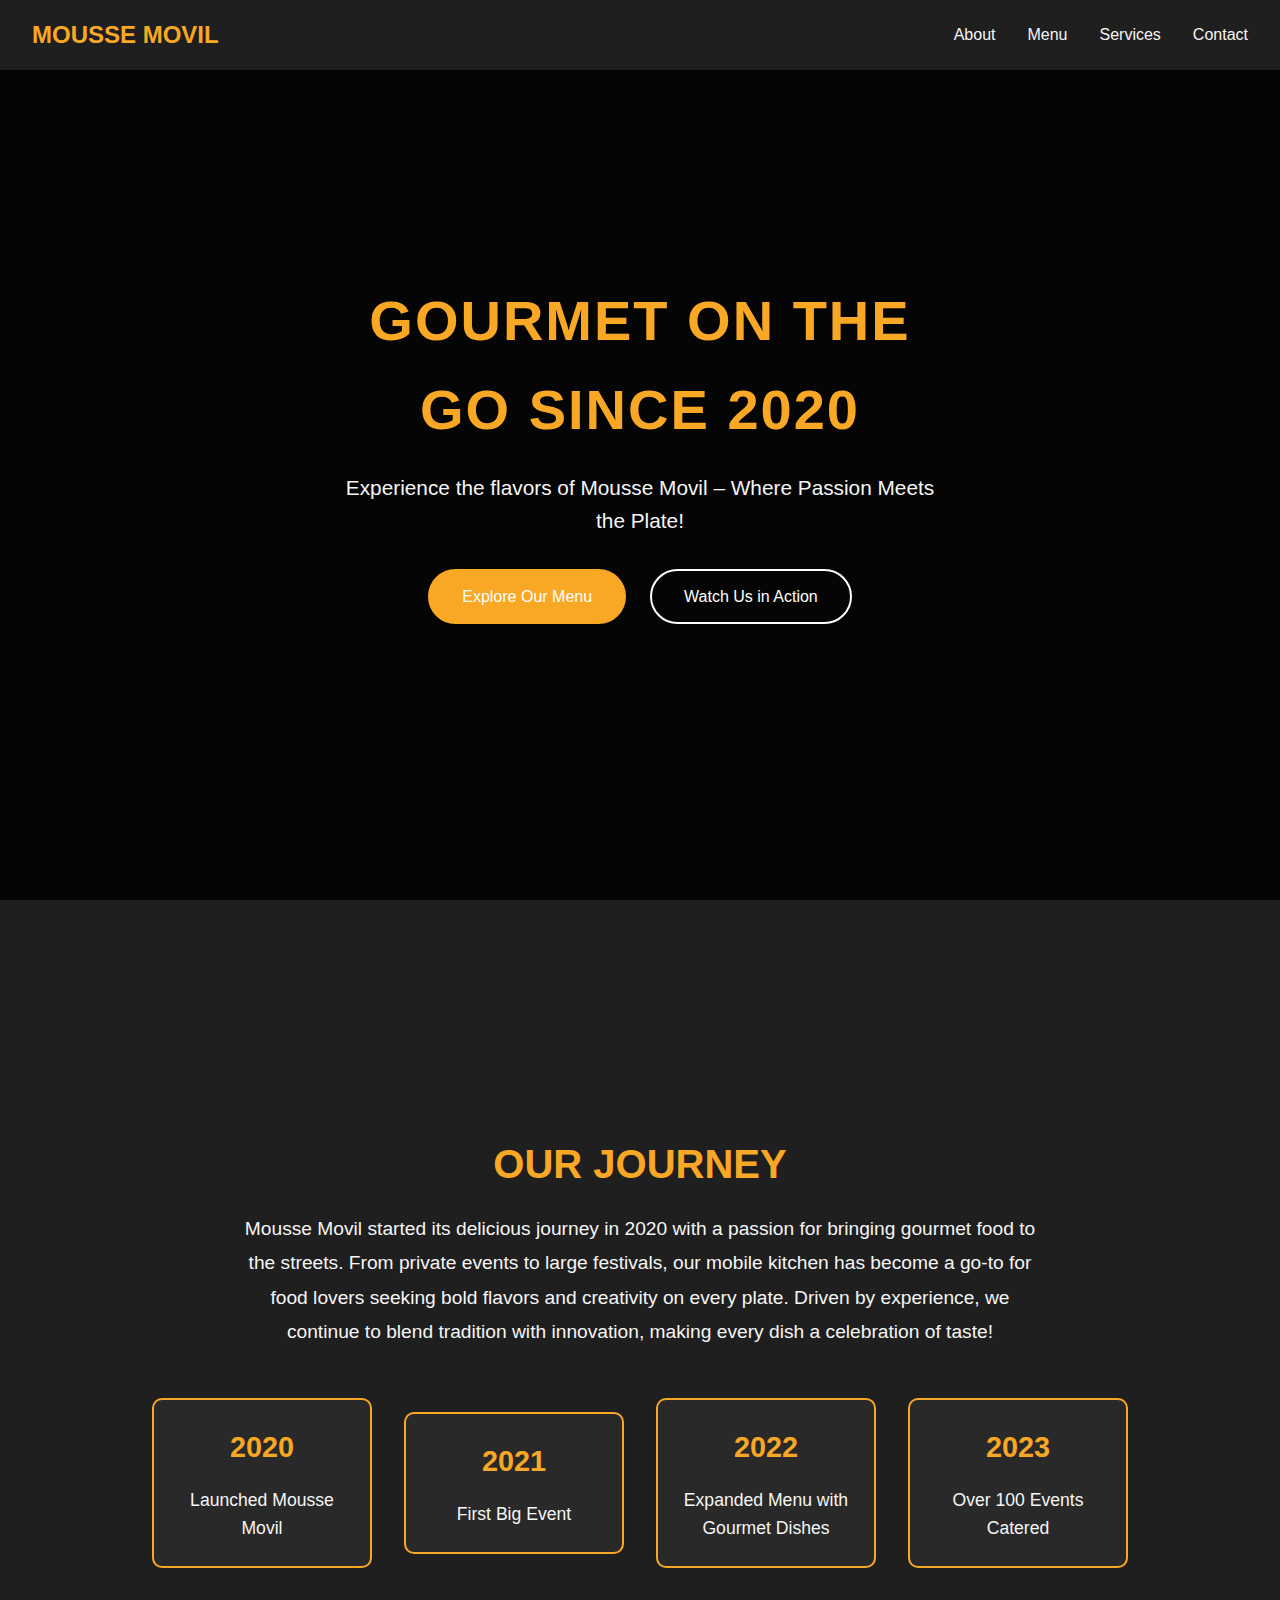
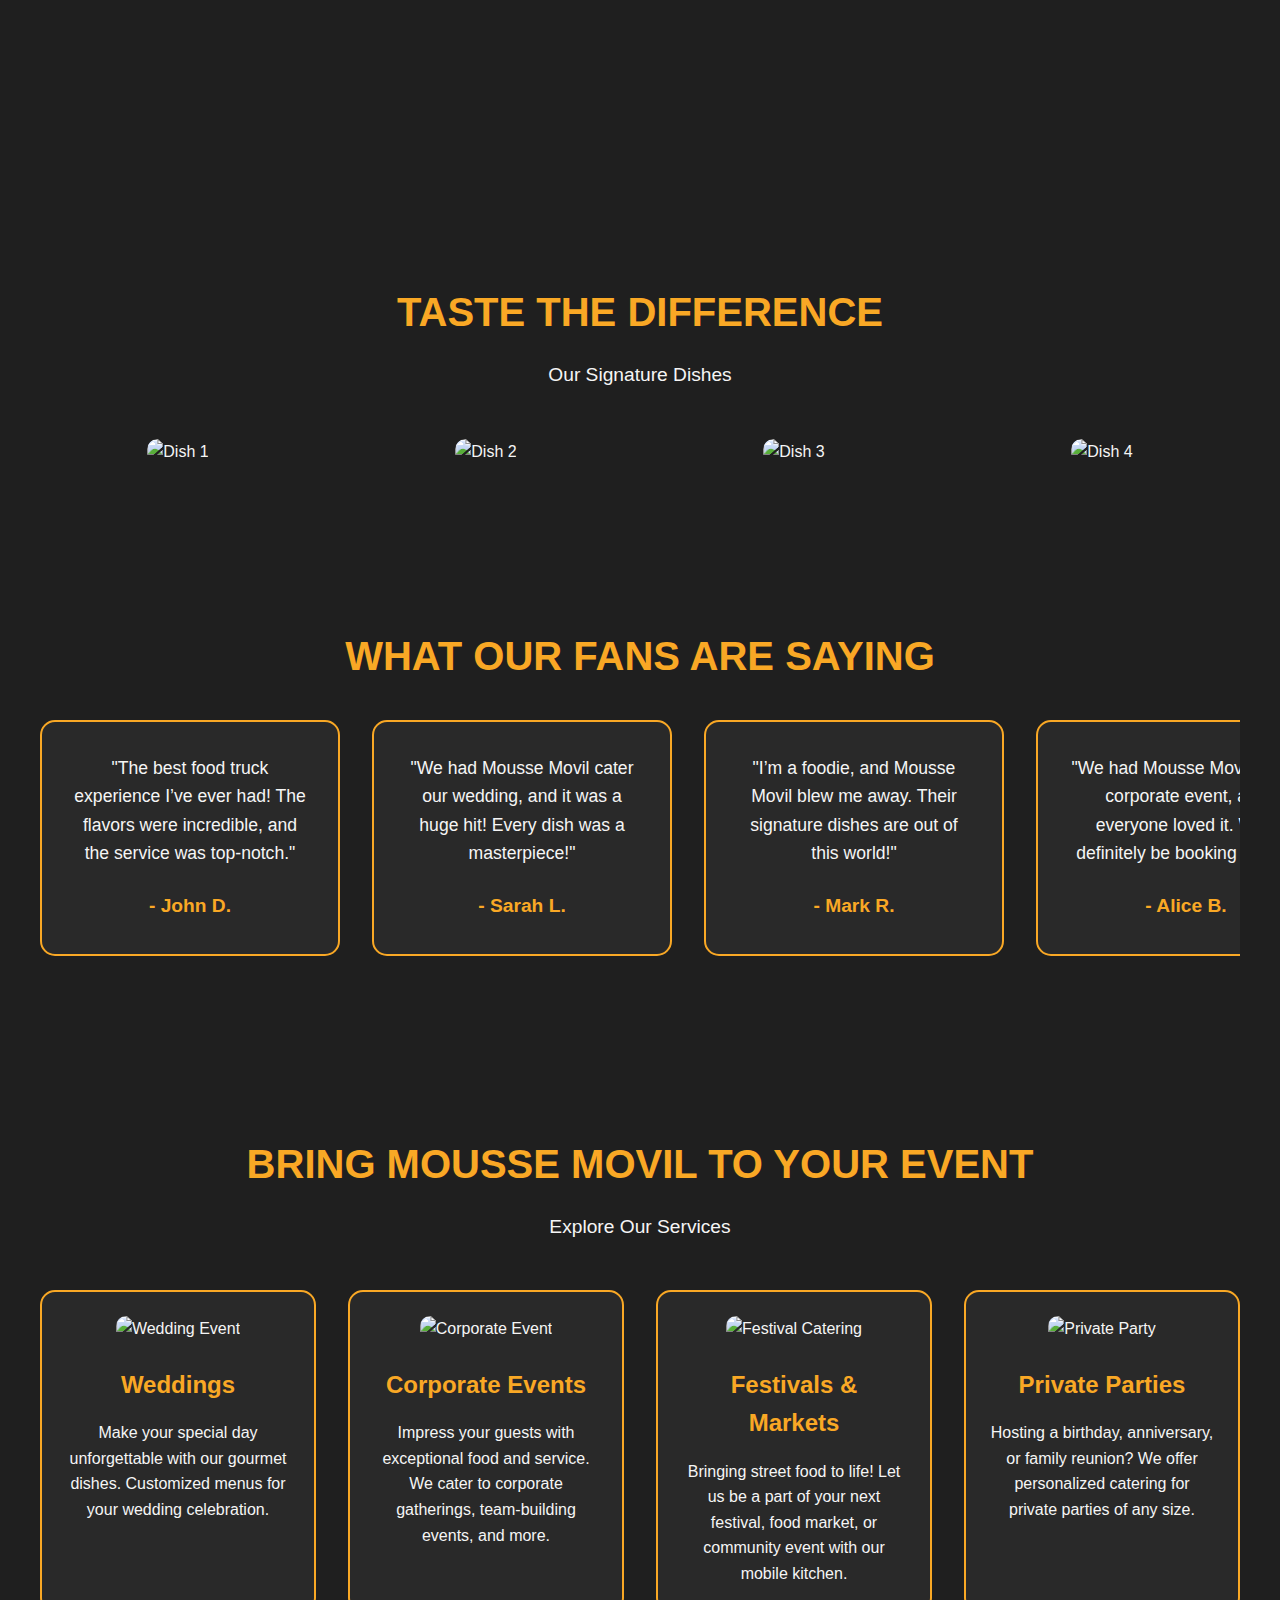
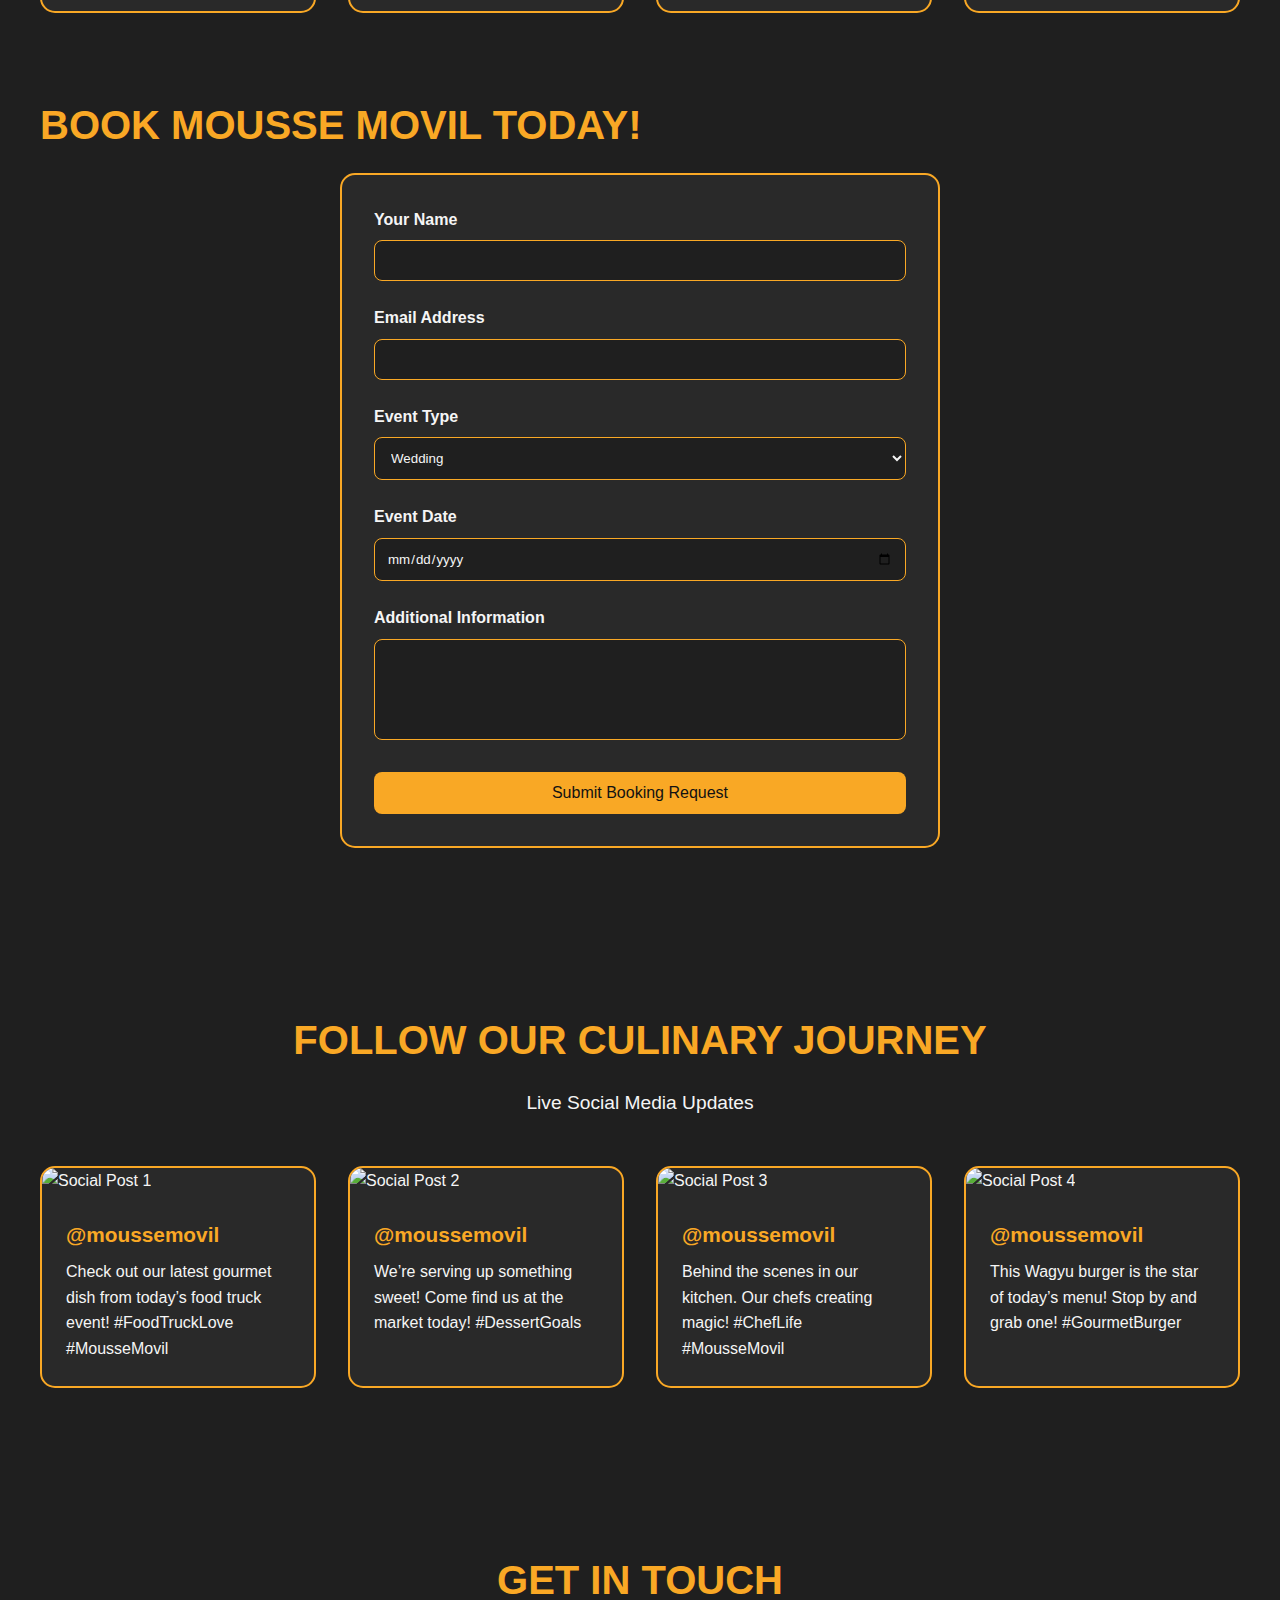
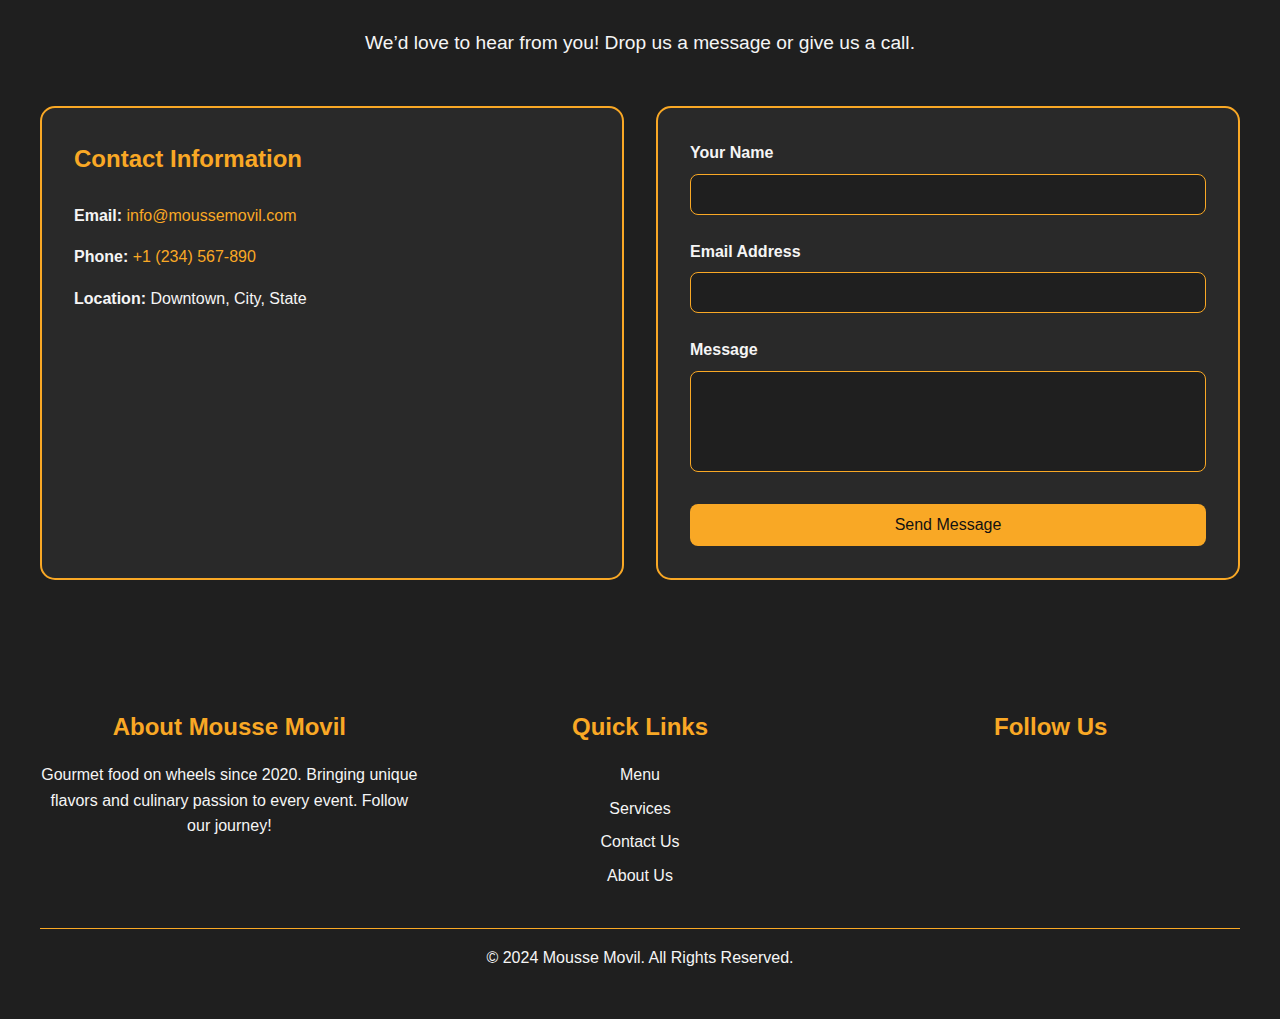
==== index.html @ ff5e2aee "Initial commit" ====
<!DOCTYPE html>
<html lang="en">

<head>
  <meta charset="UTF-8">
  <meta name="viewport" content="width=device-width, initial-scale=1.0">
  <title>Mousse Movil</title>
  <link rel="stylesheet" href="style.css">
</head>

<body>
  <!-- Navigation Bar -->
  <nav class="navbar">
    <div class="logo">Mousse Movil</div>
    <ul class="nav-links">
      <li><a href="#about">About</a></li>
      <li><a href="#menu">Menu</a></li>
      <li><a href="#services">Services</a></li>
      <li><a href="#contact">Contact</a></li>
    </ul>
    <div class="hamburger">
      <span class="bar"></span>
      <span class="bar"></span>
      <span class="bar"></span>
    </div>
  </nav>

  <!-- Hero Section -->
  <header class="hero-section">
    <div class="overlay"></div>
    <div class="content">
      <h1 class="main-title">Gourmet on the Go Since 2020</h1>
      <p class="sub-title">Experience the flavors of Mousse Movil – Where Passion Meets the Plate!</p>
      <div class="cta-buttons">
        <a href="#menu" class="btn primary-btn">Explore Our Menu</a>
        <a href="#video" class="btn secondary-btn">Watch Us in Action</a>
      </div>
    </div>
  </header>

  <!-- About Section -->
  <section id="about" class="about-section">
    <div class="container">
      <div class="about-content">
        <h2 class="section-title">Our Journey</h2>
        <p class="about-description">
          Mousse Movil started its delicious journey in 2020 with a passion for bringing gourmet food to the streets.
          From private events to large festivals, our mobile kitchen has become a go-to for food lovers seeking bold
          flavors and creativity on every plate. Driven by experience, we continue to blend tradition with innovation,
          making every dish a celebration of taste!
        </p>
        <div class="milestone-container">
          <div class="milestone">
            <h3>2020</h3>
            <p>Launched Mousse Movil</p>
          </div>
          <div class="milestone">
            <h3>2021</h3>
            <p>First Big Event</p>
          </div>
          <div class="milestone">
            <h3>2022</h3>
            <p>Expanded Menu with Gourmet Dishes</p>
          </div>
          <div class="milestone">
            <h3>2023</h3>
            <p>Over 100 Events Catered</p>
          </div>
        </div>
      </div>
    </div>
  </section>

  <!-- Signature Dishes Section -->
  <section id="menu" class="dishes-section">
    <div class="container">
      <h2 class="section-title">Taste the Difference</h2>
      <p class="section-subtitle">Our Signature Dishes</p>

      <div class="dishes-grid">
        <!-- Dish 1 -->
        <div class="dish-card">
          <img src="https://source.unsplash.com/800x800/?dessert" alt="Dish 1" class="dish-image">
          <div class="dish-overlay">
            <h3 class="dish-title">Decadent Chocolate Mousse</h3>
            <p class="dish-description">A rich, velvety mousse with a hint of espresso and dark chocolate.</p>
          </div>
        </div>

        <!-- Dish 2 -->
        <div class="dish-card">
          <img src="https://source.unsplash.com/800x800/?pasta" alt="Dish 2" class="dish-image">
          <div class="dish-overlay">
            <h3 class="dish-title">Creamy Truffle Pasta</h3>
            <p class="dish-description">Homemade pasta tossed in a creamy truffle sauce with Parmesan.</p>
          </div>
        </div>

        <!-- Dish 3 -->
        <div class="dish-card">
          <img src="https://source.unsplash.com/800x800/?burger" alt="Dish 3" class="dish-image">
          <div class="dish-overlay">
            <h3 class="dish-title">Signature Wagyu Burger</h3>
            <p class="dish-description">A gourmet burger made with premium Wagyu beef and artisan buns.</p>
          </div>
        </div>

        <!-- Dish 4 -->
        <div class="dish-card">
          <img src="https://source.unsplash.com/800x800/?taco" alt="Dish 4" class="dish-image">
          <div class="dish-overlay">
            <h3 class="dish-title">Spicy Shrimp Tacos</h3>
            <p class="dish-description">Succulent shrimp in spicy seasoning, topped with fresh avocado salsa.</p>
          </div>
        </div>
      </div>
    </div>
  </section>

  <!-- Reviews and Testimonials Section -->
  <section id="reviews" class="reviews-section">
    <div class="container">
      <h2 class="section-title">What Our Fans Are Saying</h2>

      <div class="carousel">
        <!-- Testimonial 1 -->
        <div class="testimonial-card">
          <p class="testimonial-text">"The best food truck experience I’ve ever had! The flavors were incredible, and
            the service was top-notch."</p>
          <h3 class="testimonial-author">- John D.</h3>
        </div>

        <!-- Testimonial 2 -->
        <div class="testimonial-card">
          <p class="testimonial-text">"We had Mousse Movil cater our wedding, and it was a huge hit! Every dish was a
            masterpiece!"</p>
          <h3 class="testimonial-author">- Sarah L.</h3>
        </div>

        <!-- Testimonial 3 -->
        <div class="testimonial-card">
          <p class="testimonial-text">"I’m a foodie, and Mousse Movil blew me away. Their signature dishes are out of
            this world!"</p>
          <h3 class="testimonial-author">- Mark R.</h3>
        </div>

        <!-- Testimonial 4 -->
        <div class="testimonial-card">
          <p class="testimonial-text">"We had Mousse Movil at our corporate event, and everyone loved it. We’ll
            definitely be booking again!"</p>
          <h3 class="testimonial-author">- Alice B.</h3>
        </div>
      </div>
    </div>
  </section>

  <!-- Services and Booking Section -->
  <section id="services" class="services-section">
    <div class="container">
      <h2 class="section-title">Bring Mousse Movil to Your Event</h2>
      <p class="section-subtitle">Explore Our Services</p>

      <!-- Services Offered -->
      <div class="services-grid">
        <div class="service-card">
          <img src="https://source.unsplash.com/800x600/?wedding" alt="Wedding Event" class="service-icon">
          <h3>Weddings</h3>
          <p>Make your special day unforgettable with our gourmet dishes. Customized menus for your wedding celebration.
          </p>
        </div>

        <div class="service-card">
          <img src="https://source.unsplash.com/800x600/?corporate-event" alt="Corporate Event" class="service-icon">
          <h3>Corporate Events</h3>
          <p>Impress your guests with exceptional food and service. We cater to corporate gatherings, team-building
            events, and more.</p>
        </div>

        <div class="service-card">
          <img src="https://source.unsplash.com/800x600/?festival" alt="Festival Catering" class="service-icon">
          <h3>Festivals & Markets</h3>
          <p>Bringing street food to life! Let us be a part of your next festival, food market, or community event with
            our mobile kitchen.</p>
        </div>

        <div class="service-card">
          <img src="https://source.unsplash.com/800x600/?private-party" alt="Private Party" class="service-icon">
          <h3>Private Parties</h3>
          <p>Hosting a birthday, anniversary, or family reunion? We offer personalized catering for private parties of
            any size.</p>
        </div>
      </div>

      <!-- Booking Form -->
      <div class="booking-form-container">
        <h2 class="section-title">Book Mousse Movil Today!</h2>
        <form class="booking-form" action="#" method="post">
          <div class="form-group">
            <label for="name">Your Name</label>
            <input type="text" id="name" name="name" required>
          </div>

          <div class="form-group">
            <label for="email">Email Address</label>
            <input type="email" id="email" name="email" required>
          </div>

          <div class="form-group">
            <label for="event-type">Event Type</label>
            <select id="event-type" name="event-type" required>
              <option value="wedding">Wedding</option>
              <option value="corporate">Corporate Event</option>
              <option value="festival">Festival</option>
              <option value="private-party">Private Party</option>
            </select>
          </div>

          <div class="form-group">
            <label for="date">Event Date</label>
            <input type="date" id="date" name="date" required>
          </div>

          <div class="form-group">
            <label for="message">Additional Information</label>
            <textarea id="message" name="message" rows="5"></textarea>
          </div>

          <button type="submit" class="submit-btn">Submit Booking Request</button>
        </form>
      </div>
    </div>
  </section>

  <!-- Social Media Feed Section -->
  <section id="social" class="social-section">
    <div class="container">
      <h2 class="section-title">Follow Our Culinary Journey</h2>
      <p class="section-subtitle">Live Social Media Updates</p>

      <!-- Social Media Feed Grid -->
      <div class="social-feed-grid">
        <!-- Social Media Post 1 -->
        <div class="social-card">
          <img src="https://source.unsplash.com/800x600/?food" alt="Social Post 1" class="social-image">
          <div class="social-info">
            <h3>@moussemovil</h3>
            <p>Check out our latest gourmet dish from today’s food truck event! #FoodTruckLove #MousseMovil</p>
          </div>
        </div>

        <!-- Social Media Post 2 -->
        <div class="social-card">
          <img src="https://source.unsplash.com/800x600/?dessert" alt="Social Post 2" class="social-image">
          <div class="social-info">
            <h3>@moussemovil</h3>
            <p>We’re serving up something sweet! Come find us at the market today! #DessertGoals</p>
          </div>
        </div>

        <!-- Social Media Post 3 -->
        <div class="social-card">
          <img src="https://source.unsplash.com/800x600/?chef" alt="Social Post 3" class="social-image">
          <div class="social-info">
            <h3>@moussemovil</h3>
            <p>Behind the scenes in our kitchen. Our chefs creating magic! #ChefLife #MousseMovil</p>
          </div>
        </div>

        <!-- Social Media Post 4 -->
        <div class="social-card">
          <img src="https://source.unsplash.com/800x600/?burger" alt="Social Post 4" class="social-image">
          <div class="social-info">
            <h3>@moussemovil</h3>
            <p>This Wagyu burger is the star of today’s menu! Stop by and grab one! #GourmetBurger</p>
          </div>
        </div>
      </div>
    </div>
  </section>

  <!-- Contact Us Section -->
  <section id="contact" class="contact-section">
    <div class="container">
      <h2 class="section-title">Get in Touch</h2>
      <p class="section-subtitle">We’d love to hear from you! Drop us a message or give us a call.</p>

      <div class="contact-grid">
        <!-- Contact Information -->
        <div class="contact-info">
          <h3>Contact Information</h3>
          <p><strong>Email:</strong> <a href="mailto:info@moussemovil.com">info@moussemovil.com</a></p>
          <p><strong>Phone:</strong> <a href="tel:+1234567890">+1 (234) 567-890</a></p>
          <p><strong>Location:</strong> Downtown, City, State</p>
        </div>

        <!-- Contact Form -->
        <div class="contact-form-container">
          <form class="contact-form" action="#" method="post">
            <div class="form-group">
              <label for="name">Your Name</label>
              <input type="text" id="name" name="name" required>
            </div>

            <div class="form-group">
              <label for="email">Email Address</label>
              <input type="email" id="email" name="email" required>
            </div>

            <div class="form-group">
              <label for="message">Message</label>
              <textarea id="message" name="message" rows="5" required></textarea>
            </div>

            <button type="submit" class="submit-btn">Send Message</button>
          </form>
        </div>
      </div>
    </div>
  </section>

  <!-- Footer Section -->
  <footer class="footer-section">
    <div class="container">
      <div class="footer-grid">
        <!-- About Us -->
        <div class="footer-about">
          <h3>About Mousse Movil</h3>
          <p>Gourmet food on wheels since 2020. Bringing unique flavors and culinary passion to every event. Follow our
            journey!</p>
        </div>

        <!-- Quick Links -->
        <div class="footer-links">
          <h3>Quick Links</h3>
          <ul>
            <li><a href="#menu">Menu</a></li>
            <li><a href="#services">Services</a></li>
            <li><a href="#contact">Contact Us</a></li>
            <li><a href="#about">About Us</a></li>
          </ul>
        </div>

        <!-- Social Media -->
        <div class="footer-social">
          <h3>Follow Us</h3>
          <div class="social-icons">
            <a href="https://instagram.com" target="_blank" aria-label="Instagram"><i class="fab fa-instagram"></i></a>
            <a href="https://facebook.com" target="_blank" aria-label="Facebook"><i class="fab fa-facebook"></i></a>
            <a href="https://twitter.com" target="_blank" aria-label="Twitter"><i class="fab fa-twitter"></i></a>
            <a href="https://tiktok.com" target="_blank" aria-label="TikTok"><i class="fab fa-tiktok"></i></a>
          </div>
        </div>
      </div>

      <div class="footer-bottom">
        <p>&copy; 2024 Mousse Movil. All Rights Reserved.</p>
      </div>
    </div>
  </footer>

  <!-- Font Awesome for Social Icons -->
  <script src="https://kit.fontawesome.com/a076d05399.js" crossorigin="anonymous"></script>

  <script src="script.js"></script>
</body>

</html>
---- style.css ----
/* Base Reset */
* {
  margin: 0;
  padding: 0;
  box-sizing: border-box;
  font-family: 'Helvetica Neue', sans-serif;
}

body {
  background-color: #121212;
  color: #f5f5f5;
  line-height: 1.6;
}

/* Navigation Bar Styling */
.navbar {
  position: fixed;
  top: 0;
  left: 0;
  width: 100%;
  background-color: #1f1f1f;
  padding: 1rem 2rem;
  display: flex;
  justify-content: space-between;
  align-items: center;
  z-index: 10;
}

.logo {
  color: #f9a825;
  font-size: 1.5rem;
  font-weight: 700;
  text-transform: uppercase;
}

.nav-links {
  display: flex;
  list-style: none;
}

.nav-links li {
  margin-left: 2rem;
}

.nav-links a {
  color: #f5f5f5;
  text-decoration: none;
  font-size: 1rem;
  transition: color 0.3s ease;
}

.nav-links a:hover {
  color: #f9a825;
}

/* Hamburger Menu for Mobile */
.hamburger {
  display: none;
  flex-direction: column;
  cursor: pointer;
}

.bar {
  height: 3px;
  width: 25px;
  background-color: #f5f5f5;
  margin: 4px;
  transition: all 0.3s ease;
}

/* Hero Section Styling */
.hero-section {
  position: relative;
  width: 100%;
  height: 100vh;
  background: url('https://source.unsplash.com/1600x900/?food-truck,night') no-repeat center center/cover;
  display: flex;
  justify-content: center;
  align-items: center;
  text-align: center;
}

/* Dark Overlay to Create Contrast */
.overlay {
  position: absolute;
  top: 0;
  left: 0;
  width: 100%;
  height: 100%;
  background: rgba(0, 0, 0, 0.7);
  z-index: 1;
}

/* Content Styling */
.content {
  position: relative;
  z-index: 2;
  color: #fff;
  max-width: 600px;
}

/* Title and Sub-Title */
.main-title {
  font-size: 3.5rem;
  font-weight: 700;
  text-transform: uppercase;
  margin-bottom: 1rem;
  letter-spacing: 2px;
  color: #f9a825;
  /* Golden highlight color */
}

.sub-title {
  font-size: 1.3rem;
  margin-bottom: 2rem;
  color: #f5f5f5;
  font-weight: 300;
}

/* CTA Buttons */
.cta-buttons {
  display: flex;
  justify-content: center;
  gap: 1.5rem;
}

.btn {
  padding: 0.8rem 2rem;
  font-size: 1rem;
  text-decoration: none;
  border-radius: 30px;
  transition: background 0.3s ease, transform 0.3s ease;
  color: #fff;
}

.primary-btn {
  background-color: #f9a825;
  /* Golden highlight */
  border: 2px solid #f9a825;
}

.primary-btn:hover {
  background-color: transparent;
  color: #f9a825;
  transform: scale(1.05);
}

.secondary-btn {
  background-color: transparent;
  border: 2px solid #fff;
}

.secondary-btn:hover {
  background-color: #f9a825;
  color: #121212;
  transform: scale(1.05);
}

/* About Section Styling */
.about-section {
  padding: 5rem 2rem;
  background-color: #1f1f1f;
  color: #f5f5f5;
  display: flex;
  justify-content: center;
  align-items: center;
  min-height: 100vh;
}

.container {
  max-width: 1200px;
  width: 100%;
}

.about-content {
  text-align: center;
}

.section-title {
  font-size: 2.5rem;
  margin-bottom: 1.5rem;
  color: #f9a825;
  /* Golden color */
  text-transform: uppercase;
}

.about-description {
  font-size: 1.2rem;
  max-width: 800px;
  margin: 0 auto 3rem;
  color: #f5f5f5;
  line-height: 1.8;
}

/* Milestone Styling */
.milestone-container {
  display: flex;
  justify-content: center;
  align-items: center;
  flex-wrap: wrap;
  gap: 2rem;
}

.milestone {
  background-color: #292929;
  border: 2px solid #f9a825;
  border-radius: 10px;
  padding: 1.5rem;
  width: 220px;
  text-align: center;
  transition: transform 0.3s ease, background 0.3s ease;
}

.milestone:hover {
  background-color: #f9a825;
  color: #121212;
  transform: scale(1.05);
}

.milestone h3 {
  font-size: 1.8rem;
  color: #f9a825;
  margin-bottom: 1rem;
}

.milestone p {
  font-size: 1.1rem;
}

/* Signature Dishes Section Styling */
.dishes-section {
  padding: 5rem 2rem;
  background-color: #1f1f1f;
  text-align: center;
}

.container {
  max-width: 1200px;
  margin: 0 auto;
}

.section-title {
  font-size: 2.5rem;
  margin-bottom: 1rem;
  color: #f9a825;
  text-transform: uppercase;
}

.section-subtitle {
  font-size: 1.2rem;
  margin-bottom: 3rem;
  color: #f5f5f5;
}

/* Grid Layout for Dishes */
.dishes-grid {
  display: grid;
  grid-template-columns: repeat(auto-fit, minmax(250px, 1fr));
  gap: 2rem;
  justify-items: center;
}

/* Individual Dish Card Styling */
.dish-card {
  position: relative;
  overflow: hidden;
  border-radius: 10px;
  cursor: pointer;
  transition: transform 0.3s ease;
}

.dish-card:hover {
  transform: scale(1.05);
}

/* Dish Image Styling */
.dish-image {
  width: 100%;
  height: 100%;
  object-fit: cover;
  border-radius: 10px;
  transition: opacity 0.3s ease;
}

/* Dish Overlay - Hover Effect */
.dish-overlay {
  position: absolute;
  top: 0;
  left: 0;
  width: 100%;
  height: 100%;
  background: rgba(0, 0, 0, 0.7);
  display: flex;
  flex-direction: column;
  justify-content: center;
  align-items: center;
  opacity: 0;
  transition: opacity 0.3s ease;
  padding: 1rem;
  border-radius: 10px;
}

.dish-card:hover .dish-overlay {
  opacity: 1;
}

.dish-title {
  font-size: 1.5rem;
  color: #f9a825;
  margin-bottom: 1rem;
  text-transform: uppercase;
}

.dish-description {
  font-size: 1rem;
  color: #f5f5f5;
  text-align: center;
  max-width: 220px;
}

/* Reviews and Testimonials Section Styling */
.reviews-section {
  padding: 5rem 2rem;
  background-color: #1f1f1f;
  text-align: center;
}

.container {
  max-width: 1200px;
  margin: 0 auto;
}

.section-title {
  font-size: 2.5rem;
  margin-bottom: 3rem;
  color: #f9a825;
  text-transform: uppercase;
}

/* Carousel Styling */
.carousel {
  display: flex;
  overflow-x: auto;
  gap: 2rem;
  scroll-snap-type: x mandatory;
  -webkit-overflow-scrolling: touch;
  padding: 1rem 0;
}

/* Hide Scrollbar */
.carousel::-webkit-scrollbar {
  display: none;
}

/* Individual Testimonial Card Styling */
.testimonial-card {
  background-color: #292929;
  border: 2px solid #f9a825;
  border-radius: 15px;
  padding: 2rem;
  min-width: 300px;
  max-width: 400px;
  scroll-snap-align: center;
  position: relative;
  transition: transform 0.3s ease, background 0.3s ease;
}

.testimonial-card:hover {
  transform: translateY(-10px);
  background-color: #f9a825;
  color: #121212;
}

.testimonial-text {
  font-size: 1.1rem;
  margin-bottom: 1.5rem;
  color: #f5f5f5;
}

.testimonial-author {
  font-size: 1.2rem;
  font-weight: bold;
  color: #f9a825;
}

/* Services and Booking Section Styling */
.services-section {
  padding: 5rem 2rem;
  background-color: #1f1f1f;
  text-align: center;
}

.container {
  max-width: 1200px;
  margin: 0 auto;
}

/* Section Titles */
.section-title {
  font-size: 2.5rem;
  margin-bottom: 2rem;
  color: #f9a825;
  text-transform: uppercase;
}

.section-subtitle {
  font-size: 1.2rem;
  margin-bottom: 3rem;
  color: #f5f5f5;
}

/* Services Grid */
.services-grid {
  display: grid;
  grid-template-columns: repeat(auto-fit, minmax(250px, 1fr));
  gap: 2rem;
  margin-bottom: 5rem;
}

/* Service Card */
.service-card {
  background-color: #292929;
  border: 2px solid #f9a825;
  border-radius: 15px;
  padding: 1.5rem;
  text-align: center;
  transition: transform 0.3s ease, background-color 0.3s ease;
}

.service-card:hover {
  transform: translateY(-10px);
  background-color: #f9a825;
  color: #121212;
}

.service-icon {
  max-width: 100%;
  border-radius: 10px;
  margin-bottom: 1.5rem;
}

.service-card h3 {
  font-size: 1.5rem;
  color: #f9a825;
  margin-bottom: 1rem;
}

.service-card p {
  font-size: 1rem;
  color: #f5f5f5;
}

/* Booking Form */
.booking-form-container {
  text-align: left;
  margin-top: 3rem;
}

.booking-form {
  background-color: #292929;
  padding: 2rem;
  border-radius: 15px;
  max-width: 600px;
  margin: 0 auto;
  border: 2px solid #f9a825;
}

.form-group {
  margin-bottom: 1.5rem;
}

label {
  display: block;
  margin-bottom: 0.5rem;
  font-weight: bold;
}

input,
select,
textarea {
  width: 100%;
  padding: 0.75rem;
  border-radius: 8px;
  border: 1px solid #f9a825;
  background-color: #1f1f1f;
  color: #f5f5f5;
}

input[type="date"] {
  padding: 0.75rem;
  color: #f5f5f5;
}

input:focus,
select:focus,
textarea:focus {
  outline: none;
  border-color: #f9a825;
}

.submit-btn {
  display: block;
  width: 100%;
  padding: 0.75rem;
  background-color: #f9a825;
  color: #121212;
  border: none;
  border-radius: 8px;
  font-size: 1rem;
  cursor: pointer;
  transition: background-color 0.3s ease;
}

.submit-btn:hover {
  background-color: #e8b609;
}

/* Social Media Section Styling */
.social-section {
  padding: 5rem 2rem;
  background-color: #1f1f1f;
  text-align: center;
}

.container {
  max-width: 1200px;
  margin: 0 auto;
}

/* Section Titles */
.section-title {
  font-size: 2.5rem;
  margin-bottom: 1rem;
  color: #f9a825;
  text-transform: uppercase;
}

.section-subtitle {
  font-size: 1.2rem;
  margin-bottom: 3rem;
  color: #f5f5f5;
}

/* Social Media Feed Grid */
.social-feed-grid {
  display: grid;
  grid-template-columns: repeat(auto-fit, minmax(250px, 1fr));
  gap: 2rem;
  justify-items: center;
}

/* Social Media Card */
.social-card {
  background-color: #292929;
  border: 2px solid #f9a825;
  border-radius: 15px;
  overflow: hidden;
  transition: transform 0.3s ease, background 0.3s ease;
  text-align: left;
  width: 100%;
  max-width: 400px;
}

.social-card:hover {
  transform: translateY(-10px);
  background-color: #f9a825;
  color: #121212;
}

.social-image {
  width: 100%;
  height: 200px;
  object-fit: cover;
}

.social-info {
  padding: 1.5rem;
}

.social-info h3 {
  font-size: 1.3rem;
  color: #f9a825;
  margin-bottom: 0.5rem;
}

.social-info p {
  font-size: 1rem;
  color: #f5f5f5;
}

/* Contact Us Section Styling */
.contact-section {
  padding: 5rem 2rem;
  background-color: #1f1f1f;
  text-align: center;
}

.container {
  max-width: 1200px;
  margin: 0 auto;
}

/* Section Titles */
.section-title {
  font-size: 2.5rem;
  margin-bottom: 1rem;
  color: #f9a825;
  text-transform: uppercase;
}

.section-subtitle {
  font-size: 1.2rem;
  margin-bottom: 3rem;
  color: #f5f5f5;
}

/* Contact Grid Layout */
.contact-grid {
  display: grid;
  grid-template-columns: repeat(auto-fit, minmax(300px, 1fr));
  gap: 2rem;
}

/* Contact Information */
.contact-info {
  text-align: left;
  background-color: #292929;
  padding: 2rem;
  border-radius: 15px;
  border: 2px solid #f9a825;
}

.contact-info h3 {
  font-size: 1.5rem;
  margin-bottom: 1.5rem;
  color: #f9a825;
}

.contact-info p {
  margin-bottom: 1rem;
  color: #f5f5f5;
}

.contact-info a {
  color: #f9a825;
  text-decoration: none;
  transition: color 0.3s ease;
}

.contact-info a:hover {
  color: #e8b609;
}

/* Contact Form */
.contact-form-container {
  text-align: left;
  background-color: #292929;
  padding: 2rem;
  border-radius: 15px;
  border: 2px solid #f9a825;
}

.contact-form {
  display: flex;
  flex-direction: column;
}

.form-group {
  margin-bottom: 1.5rem;
}

label {
  display: block;
  margin-bottom: 0.5rem;
  font-weight: bold;
  color: #f5f5f5;
}

input,
textarea {
  width: 100%;
  padding: 0.75rem;
  border-radius: 8px;
  border: 1px solid #f9a825;
  background-color: #1f1f1f;
  color: #f5f5f5;
}

input:focus,
textarea:focus {
  outline: none;
  border-color: #f9a825;
}

textarea {
  resize: none;
}

.submit-btn {
  display: block;
  width: 100%;
  padding: 0.75rem;
  background-color: #f9a825;
  color: #121212;
  border: none;
  border-radius: 8px;
  font-size: 1rem;
  cursor: pointer;
  transition: background-color 0.3s ease;
}

.submit-btn:hover {
  background-color: #e8b609;
}

/* Footer Section */
.footer-section {
  padding: 3rem 2rem;
  background-color: #1f1f1f;
  color: #f5f5f5;
}

.container {
  max-width: 1200px;
  margin: 0 auto;
  text-align: center;
}

/* Footer Grid Layout */
.footer-grid {
  display: grid;
  grid-template-columns: repeat(auto-fit, minmax(200px, 1fr));
  gap: 2rem;
  margin-bottom: 2rem;
}

/* About Us Section */
.footer-about h3 {
  font-size: 1.5rem;
  color: #f9a825;
  margin-bottom: 1rem;
}

.footer-about p {
  font-size: 1rem;
  color: #f5f5f5;
}

/* Quick Links */
.footer-links h3 {
  font-size: 1.5rem;
  color: #f9a825;
  margin-bottom: 1rem;
}

.footer-links ul {
  list-style: none;
}

.footer-links li {
  margin-bottom: 0.5rem;
}

.footer-links a {
  color: #f5f5f5;
  text-decoration: none;
  transition: color 0.3s ease;
}

.footer-links a:hover {
  color: #f9a825;
}

/* Social Media Section */
.footer-social h3 {
  font-size: 1.5rem;
  color: #f9a825;
  margin-bottom: 1rem;
}

.social-icons {
  display: flex;
  justify-content: center;
  gap: 1rem;
}

.social-icons a {
  color: #f5f5f5;
  font-size: 1.5rem;
  transition: color 0.3s ease;
}

.social-icons a:hover {
  color: #f9a825;
}

/* Footer Bottom */
.footer-bottom {
  border-top: 1px solid #f9a825;
  padding-top: 1rem;
}

.footer-bottom p {
  font-size: 1rem;
  color: #f5f5f5;
}

/* Responsive Design for Navigation */
@media (max-width: 768px) {
  .nav-links {
    display: none;
    flex-direction: column;
    position: absolute;
    top: 60px;
    right: 0;
    background-color: #1f1f1f;
    width: 100%;
    padding: 1rem;
    text-align: center;
  }

  .nav-links li {
    margin: 1rem 0;
  }

  .hamburger {
    display: flex;
  }

  .nav-active .nav-links {
    display: flex;
  }

  .nav-active .bar:nth-child(1) {
    transform: rotate(-45deg) translate(-5px, 6px);
  }

  .nav-active .bar:nth-child(2) {
    opacity: 0;
  }

  .nav-active .bar:nth-child(3) {
    transform: rotate(45deg) translate(-5px, -6px);
  }

  .main-title {
    font-size: 2.5rem;
  }

  .sub-title {
    font-size: 1.1rem;
  }

  .cta-buttons {
    flex-direction: column;
    gap: 1rem;
  }

  .section-title {
    font-size: 2rem;
  }

  .about-description {
    font-size: 1rem;
  }

  .milestone-container {
    flex-direction: column;
  }

  .milestone {
    width: 100%;
  }

  .section-subtitle {
    font-size: 1rem;
  }

  .dish-title {
    font-size: 1.2rem;
  }

  .dish-description {
    font-size: 0.9rem;
  }

  .testimonial-card {
    min-width: 250px;
  }

  .testimonial-text {
    font-size: 1rem;
  }

  .testimonial-author {
    font-size: 1.1rem;
  }

  .services-grid {
    grid-template-columns: 1fr;
  }

  .service-card {
    padding: 1rem;
  }

  .social-info h3 {
    font-size: 1.1rem;
  }

  .social-info p {
    font-size: 0.9rem;
  }

  .contact-info {
    margin-bottom: 2rem;
  }

  .footer-about,
  .footer-links,
  .footer-social {
    text-align: center;
  }

  .footer-links ul {
    padding: 0;
  }

  .footer-links li {
    margin-bottom: 1rem;
  }
}
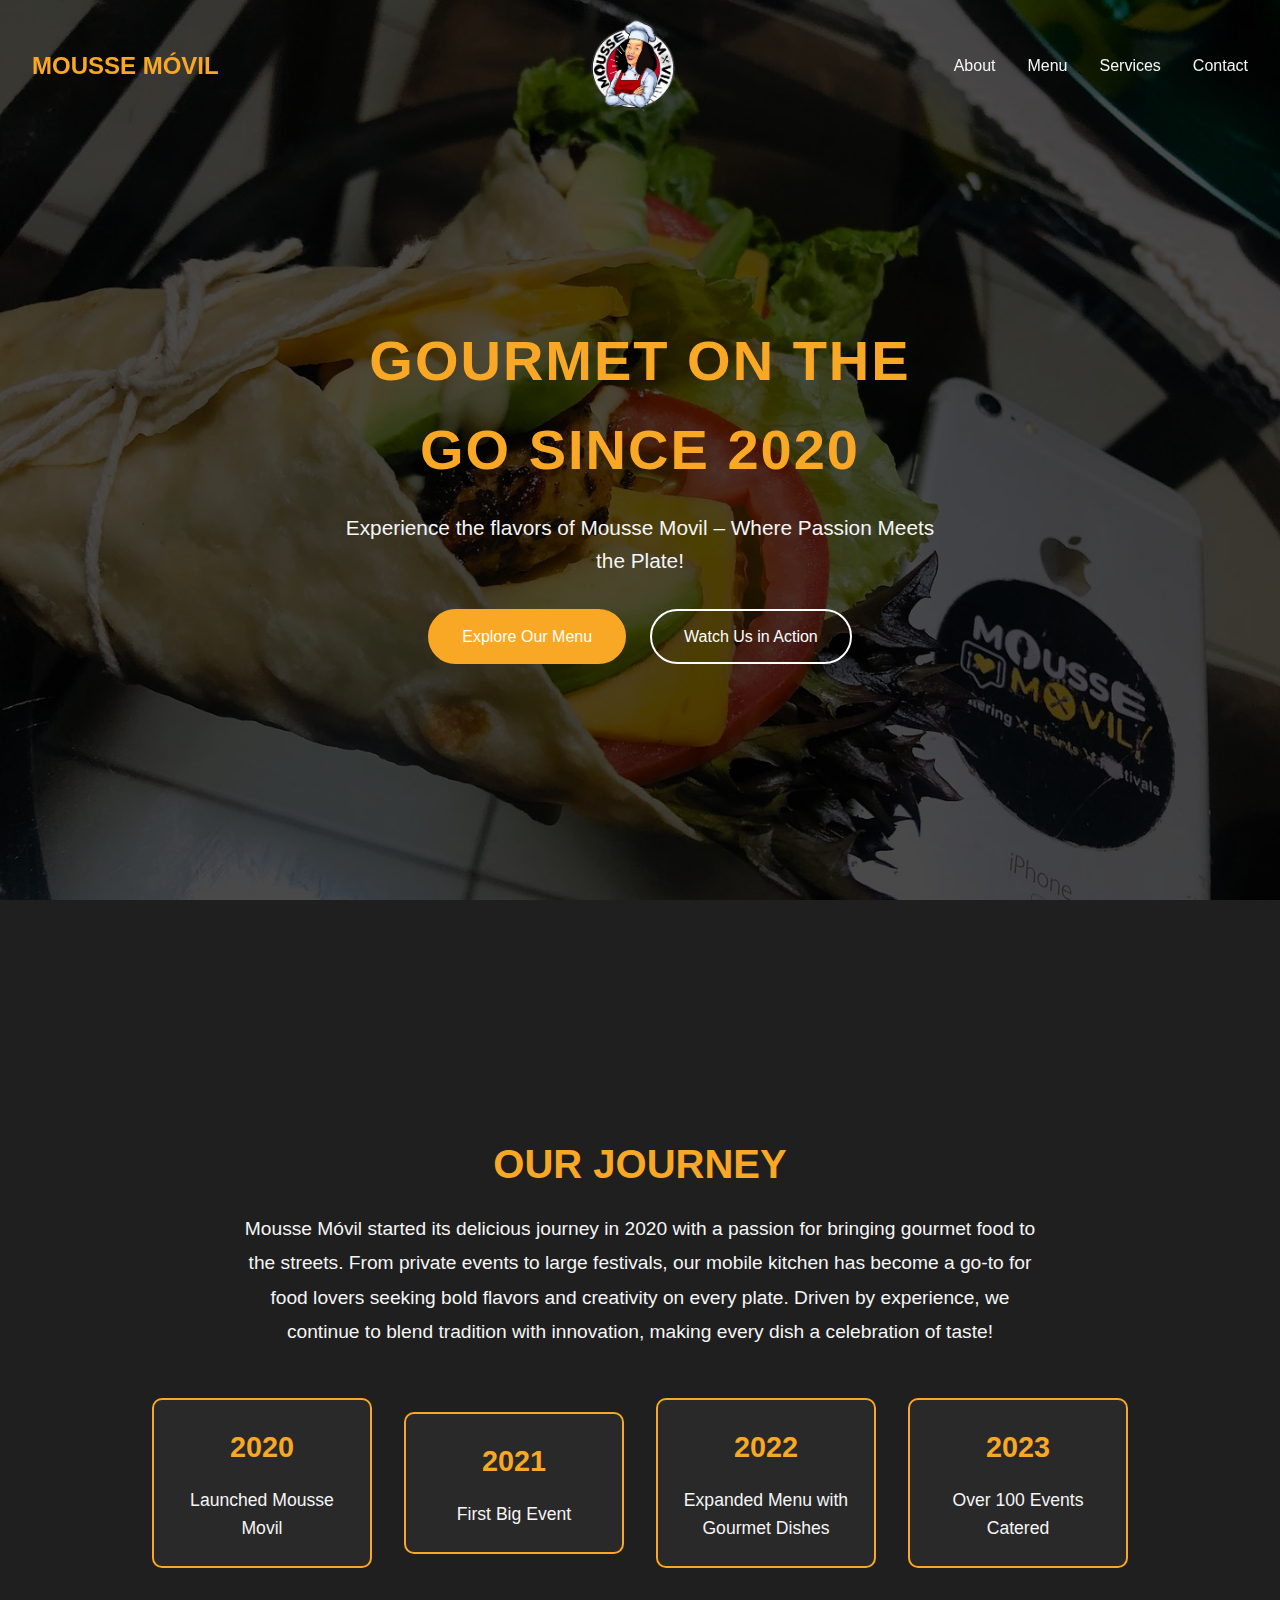
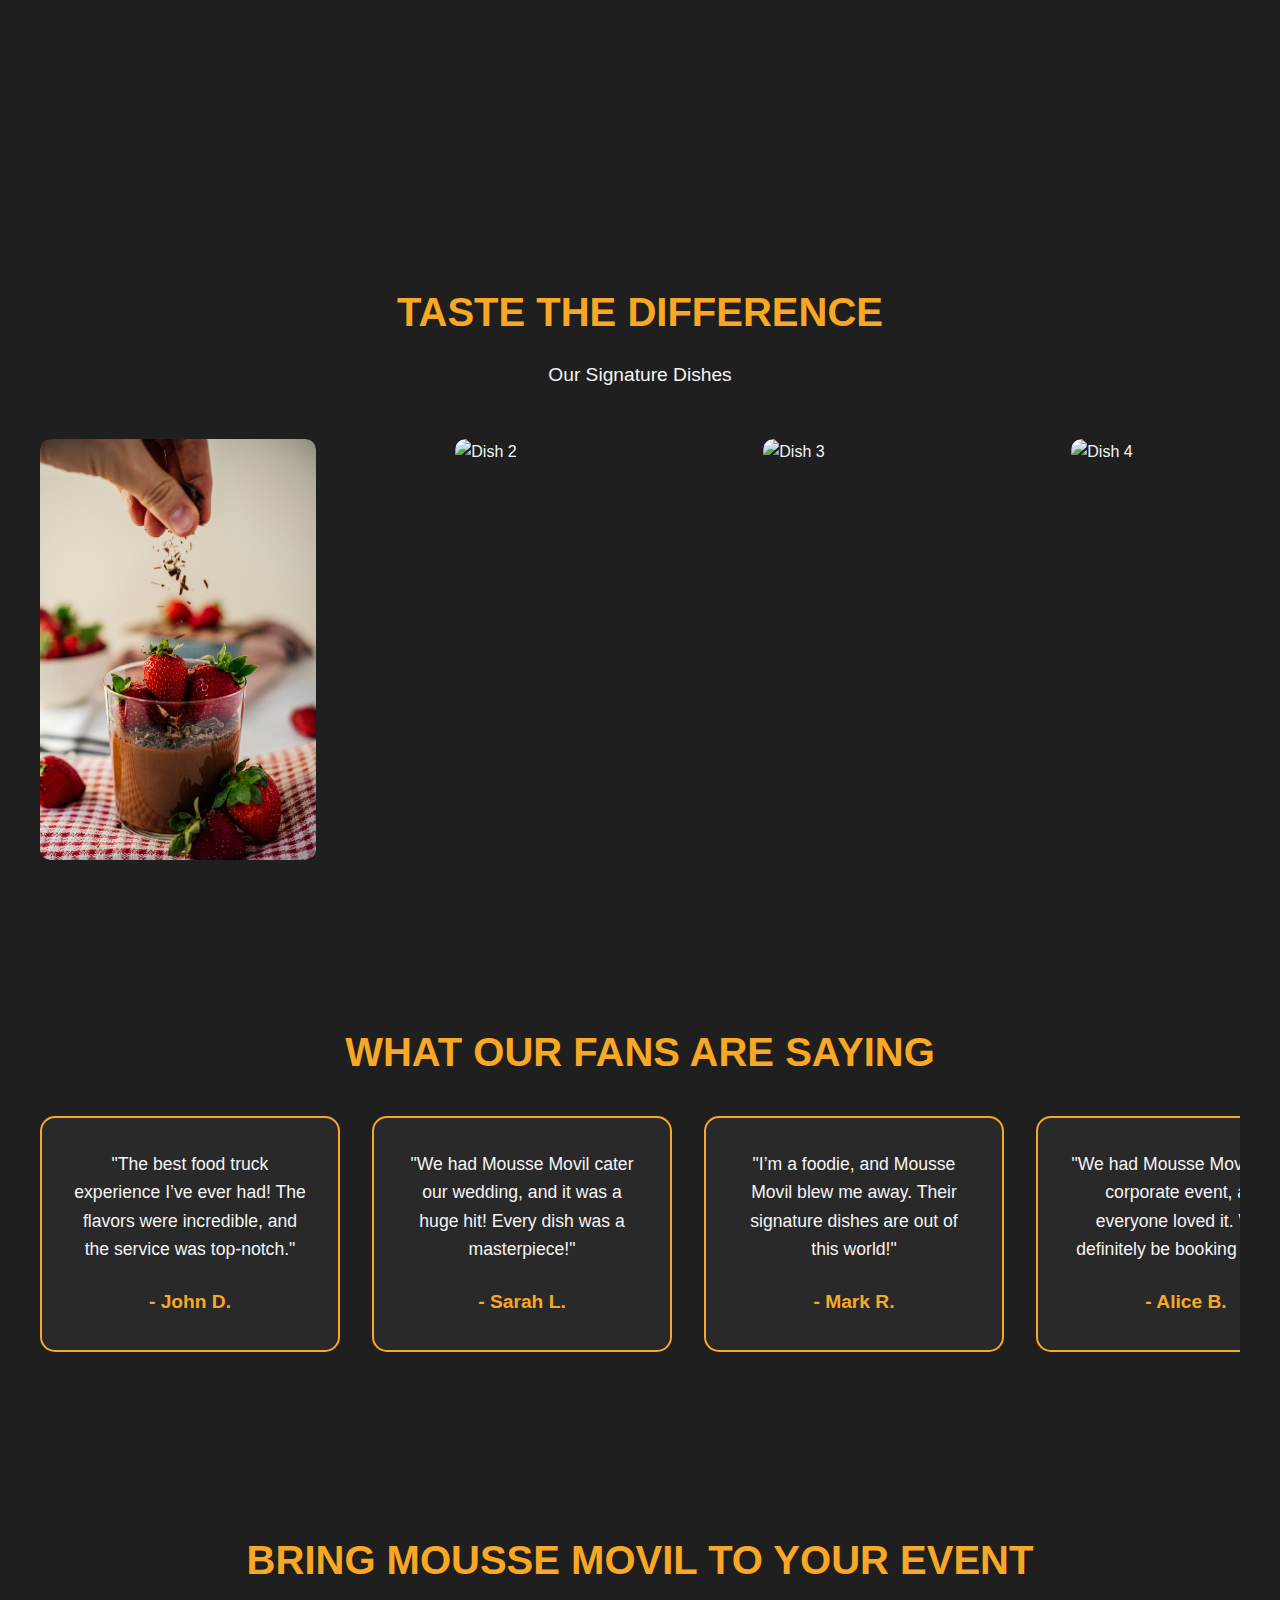
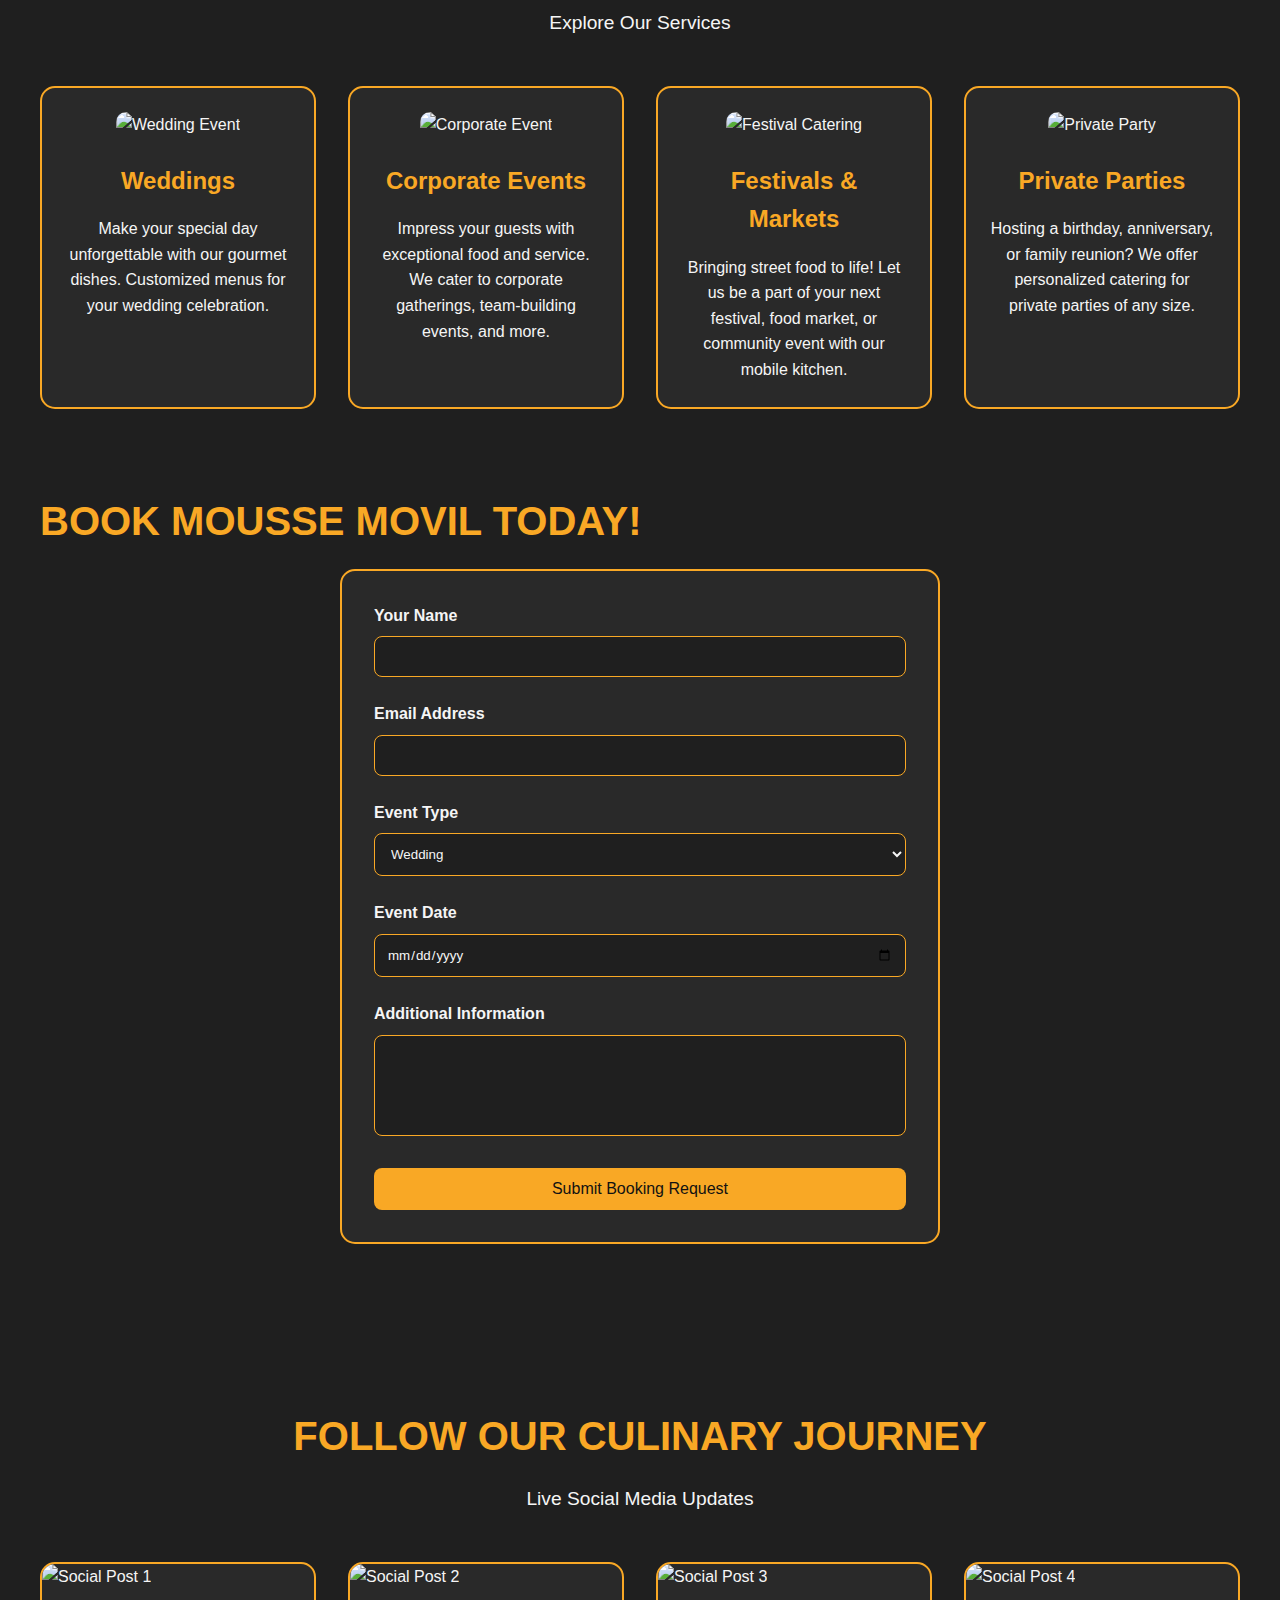
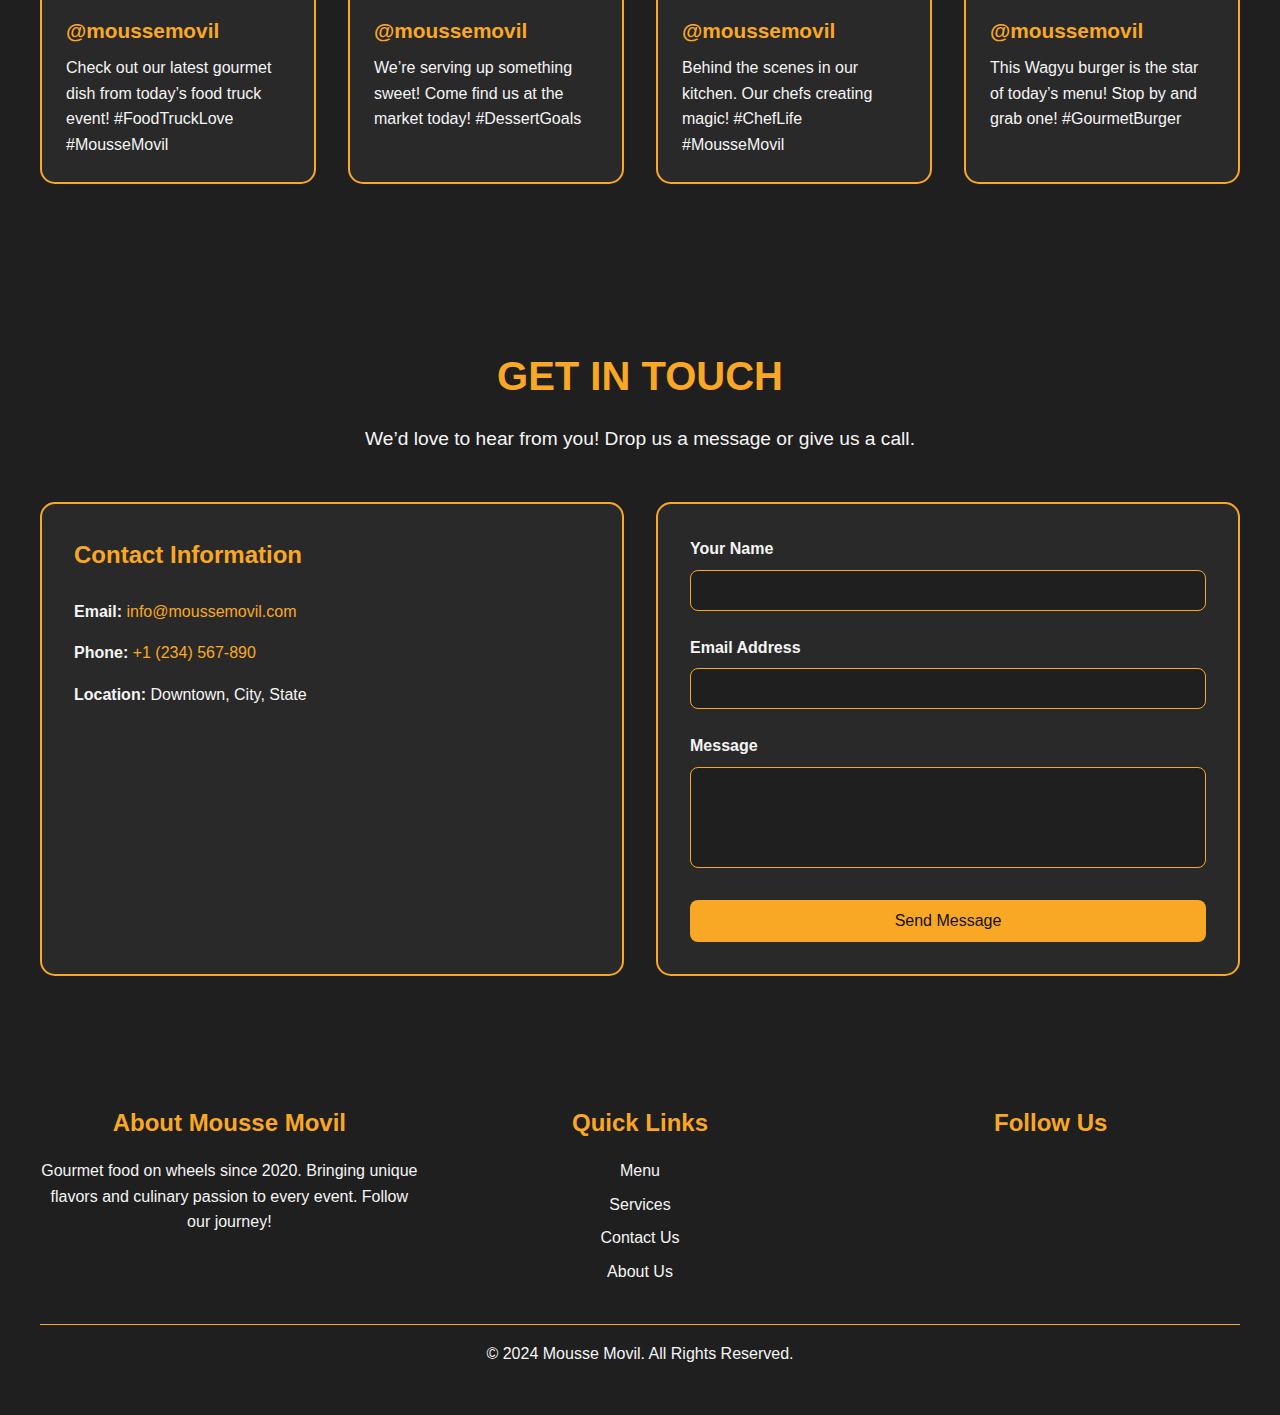
==== commit 0ea18048: "Create images folder and update HTML and CSS" ====
--- a/index.html
+++ b/index.html
@@ -11,7 +11,8 @@
 <body>
   <!-- Navigation Bar -->
   <nav class="navbar">
-    <div class="logo">Mousse Movil</div>
+    <div class="logo">Mousse Móvil</div>
+    <img class="logo-img" src="./assets/images/logo.png" alt="logo">
     <ul class="nav-links">
       <li><a href="#about">About</a></li>
       <li><a href="#menu">Menu</a></li>
@@ -44,7 +45,7 @@
       <div class="about-content">
         <h2 class="section-title">Our Journey</h2>
         <p class="about-description">
-          Mousse Movil started its delicious journey in 2020 with a passion for bringing gourmet food to the streets.
+          Mousse Móvil started its delicious journey in 2020 with a passion for bringing gourmet food to the streets.
           From private events to large festivals, our mobile kitchen has become a go-to for food lovers seeking bold
           flavors and creativity on every plate. Driven by experience, we continue to blend tradition with innovation,
           making every dish a celebration of taste!
@@ -80,7 +81,7 @@
       <div class="dishes-grid">
         <!-- Dish 1 -->
         <div class="dish-card">
-          <img src="https://source.unsplash.com/800x800/?dessert" alt="Dish 1" class="dish-image">
+          <img src="./assets/images/chocalate mousse.jpg" alt="Dish 1" class="dish-image">
           <div class="dish-overlay">
             <h3 class="dish-title">Decadent Chocolate Mousse</h3>
             <p class="dish-description">A rich, velvety mousse with a hint of espresso and dark chocolate.</p>
--- a/style.css
+++ b/style.css
@@ -18,12 +18,19 @@
   top: 0;
   left: 0;
   width: 100%;
-  background-color: #1f1f1f;
+  /* background-color: #1f1f1f; */
+  background-color: transparent;
   padding: 1rem 2rem;
   display: flex;
   justify-content: space-between;
   align-items: center;
   z-index: 10;
+}
+
+.logo-img {
+  margin-left: 8rem;
+  height: 100px;
+  width: 100px;
 }
 
 .logo {
@@ -73,7 +80,7 @@
   position: relative;
   width: 100%;
   height: 100vh;
-  background: url('https://source.unsplash.com/1600x900/?food-truck,night') no-repeat center center/cover;
+  background: url('./assets/images/hero.jpg') no-repeat center center/cover;
   display: flex;
   justify-content: center;
   align-items: center;
@@ -104,6 +111,7 @@
   font-size: 3.5rem;
   font-weight: 700;
   text-transform: uppercase;
+  margin-top: 5rem;
   margin-bottom: 1rem;
   letter-spacing: 2px;
   color: #f9a825;
